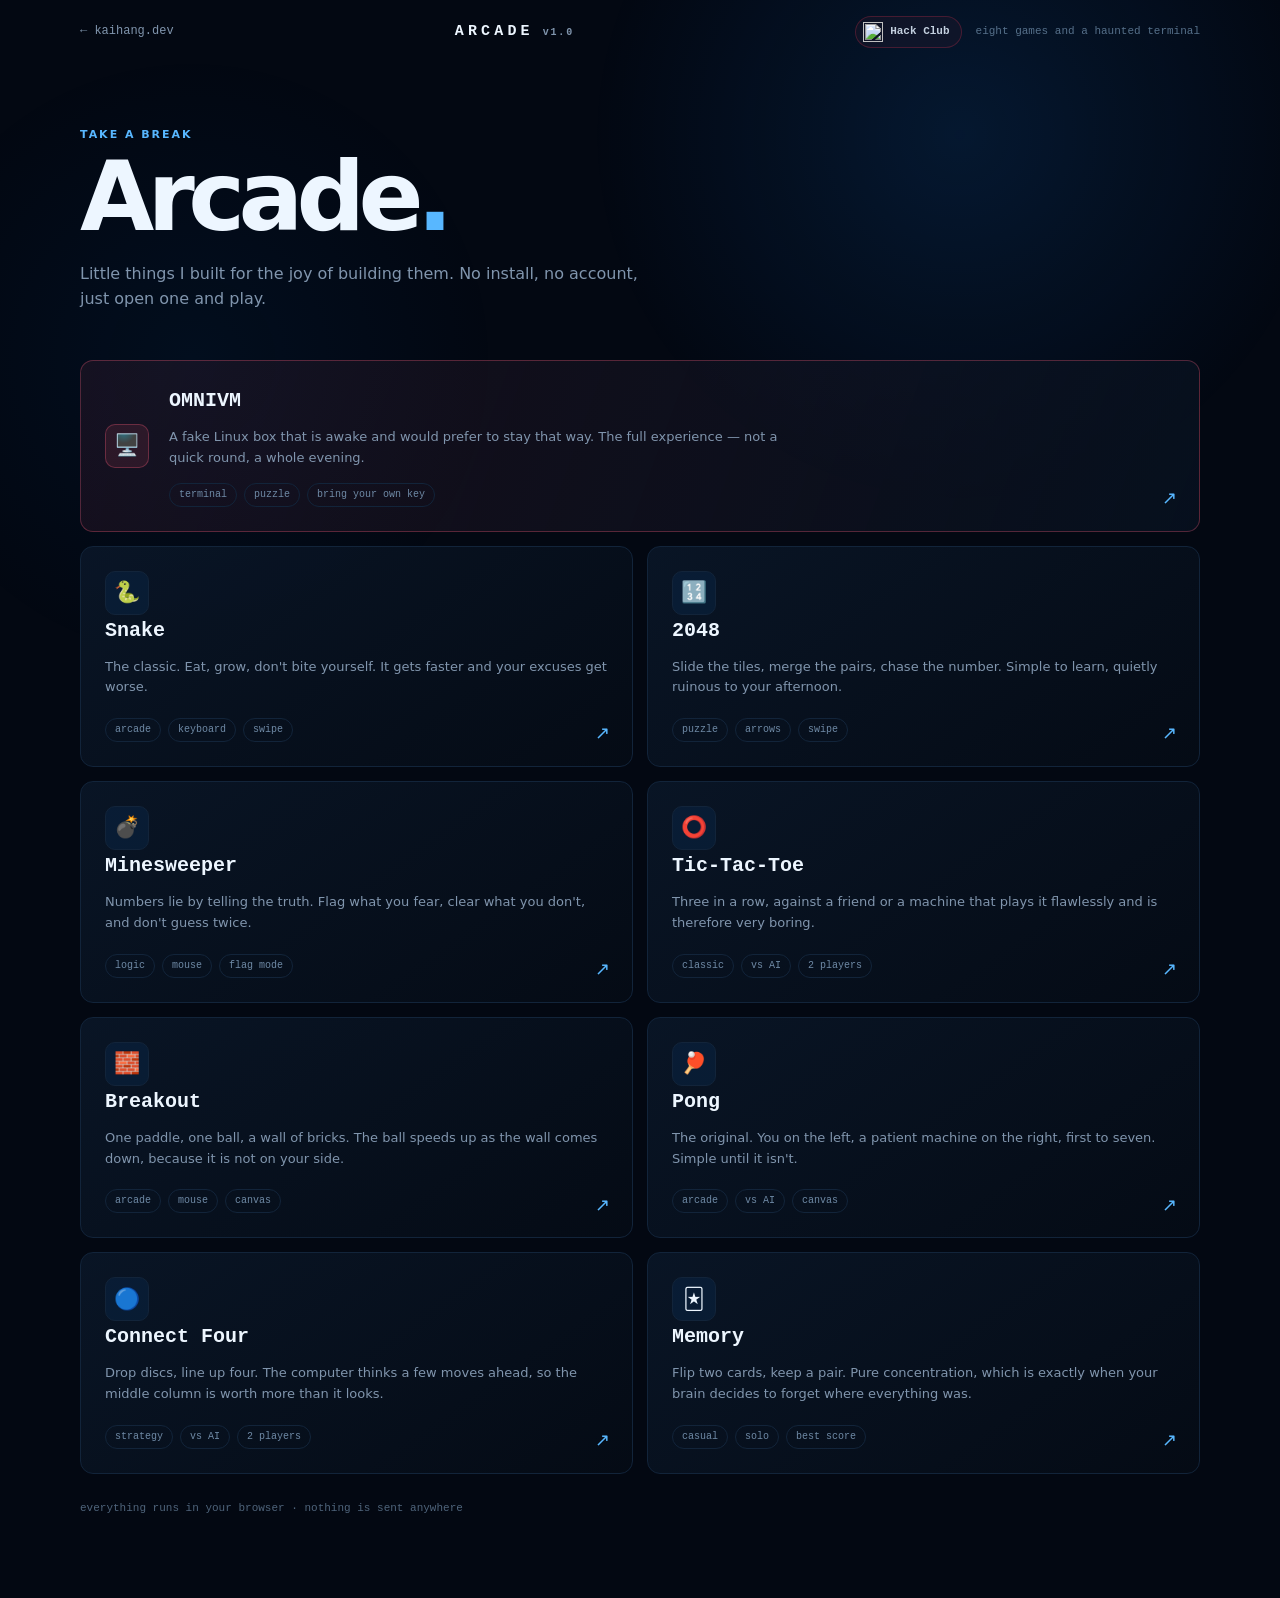
==== games/index.html @ a87d1518 "Add a browser games arcade Eight small, self-contained games under /games — Snake, 2048, Minesweeper" ====
<!DOCTYPE html>
<html lang="en">
<head>
    <meta charset="UTF-8">

    <meta
        name="viewport"
        content="width=device-width, initial-scale=1.0"
    >

    <meta
        name="description"
        content="Small browser games by Kaihang — snake, 2048, minesweeper and tic-tac-toe."
    >

    <meta
        name="theme-color"
        content="#030812"
    >

    <title>Arcade — kaihang</title>

    <link rel="stylesheet" href="../style.css">
    <link rel="stylesheet" href="games.css">
</head>

<body class="arc-body">

    <div class="background" aria-hidden="true"></div>


    <header class="arc-top">

        <a
            class="arc-back"
            href="../"
        >
            ← kaihang.dev
        </a>

        <div class="arc-brand">
            <b>ARCADE</b>
            <span>v1.0</span>
        </div>

        <div class="arc-topright">

            <a
                class="hackclub-badge"
                href="https://hackclub.com/"
                target="_blank"
                rel="noopener noreferrer"
            >
                <img
                    src="https://assets.hackclub.com/icon-rounded.svg"
                    alt=""
                >

                Hack Club
            </a>

            <span class="arc-session">
                eight games and a haunted terminal
            </span>

        </div>

    </header>


    <main class="arc-wrap">

        <section class="arc-hero">

            <p class="eyebrow">
                TAKE A BREAK
            </p>

            <h1>
                Arcade<span>.</span>
            </h1>

            <p class="arc-sub">
                Little things I built for the joy of building them.
                No install, no account, just open one and play.
            </p>

        </section>


        <div class="arc-grid">

            <a
                class="arc-card featured"
                href="../omnivm/"
            >

                <div class="arc-icon">🖥️</div>

                <div class="arc-copy">

                    <h3>OMNIVM</h3>

                    <p>
                        A fake Linux box that is awake and would prefer
                        to stay that way. The full experience — not a
                        quick round, a whole evening.
                    </p>

                    <div class="arc-tags">
                        <span class="arc-tag">terminal</span>
                        <span class="arc-tag">puzzle</span>
                        <span class="arc-tag">bring your own key</span>
                    </div>

                </div>

                <span class="arc-arrow" aria-hidden="true">↗</span>

            </a>


            <a
                class="arc-card"
                href="snake/"
            >

                <div class="arc-icon">🐍</div>

                <h3>Snake</h3>

                <p>
                    The classic. Eat, grow, don't bite yourself.
                    It gets faster and your excuses get worse.
                </p>

                <div class="arc-tags">
                    <span class="arc-tag">arcade</span>
                    <span class="arc-tag">keyboard</span>
                    <span class="arc-tag">swipe</span>
                </div>

                <span class="arc-arrow" aria-hidden="true">↗</span>

            </a>


            <a
                class="arc-card"
                href="2048/"
            >

                <div class="arc-icon">🔢</div>

                <h3>2048</h3>

                <p>
                    Slide the tiles, merge the pairs, chase the number.
                    Simple to learn, quietly ruinous to your afternoon.
                </p>

                <div class="arc-tags">
                    <span class="arc-tag">puzzle</span>
                    <span class="arc-tag">arrows</span>
                    <span class="arc-tag">swipe</span>
                </div>

                <span class="arc-arrow" aria-hidden="true">↗</span>

            </a>


            <a
                class="arc-card"
                href="minesweeper/"
            >

                <div class="arc-icon">💣</div>

                <h3>Minesweeper</h3>

                <p>
                    Numbers lie by telling the truth. Flag what you
                    fear, clear what you don't, and don't guess twice.
                </p>

                <div class="arc-tags">
                    <span class="arc-tag">logic</span>
                    <span class="arc-tag">mouse</span>
                    <span class="arc-tag">flag mode</span>
                </div>

                <span class="arc-arrow" aria-hidden="true">↗</span>

            </a>


            <a
                class="arc-card"
                href="tictactoe/"
            >

                <div class="arc-icon">⭕</div>

                <h3>Tic-Tac-Toe</h3>

                <p>
                    Three in a row, against a friend or a machine that
                    plays it flawlessly and is therefore very boring.
                </p>

                <div class="arc-tags">
                    <span class="arc-tag">classic</span>
                    <span class="arc-tag">vs AI</span>
                    <span class="arc-tag">2 players</span>
                </div>

                <span class="arc-arrow" aria-hidden="true">↗</span>

            </a>


            <a
                class="arc-card"
                href="breakout/"
            >

                <div class="arc-icon">🧱</div>

                <h3>Breakout</h3>

                <p>
                    One paddle, one ball, a wall of bricks. The ball
                    speeds up as the wall comes down, because it is
                    not on your side.
                </p>

                <div class="arc-tags">
                    <span class="arc-tag">arcade</span>
                    <span class="arc-tag">mouse</span>
                    <span class="arc-tag">canvas</span>
                </div>

                <span class="arc-arrow" aria-hidden="true">↗</span>

            </a>


            <a
                class="arc-card"
                href="pong/"
            >

                <div class="arc-icon">🏓</div>

                <h3>Pong</h3>

                <p>
                    The original. You on the left, a patient machine
                    on the right, first to seven. Simple until it
                    isn't.
                </p>

                <div class="arc-tags">
                    <span class="arc-tag">arcade</span>
                    <span class="arc-tag">vs AI</span>
                    <span class="arc-tag">canvas</span>
                </div>

                <span class="arc-arrow" aria-hidden="true">↗</span>

            </a>


            <a
                class="arc-card"
                href="connect4/"
            >

                <div class="arc-icon">🔵</div>

                <h3>Connect Four</h3>

                <p>
                    Drop discs, line up four. The computer thinks a
                    few moves ahead, so the middle column is worth
                    more than it looks.
                </p>

                <div class="arc-tags">
                    <span class="arc-tag">strategy</span>
                    <span class="arc-tag">vs AI</span>
                    <span class="arc-tag">2 players</span>
                </div>

                <span class="arc-arrow" aria-hidden="true">↗</span>

            </a>


            <a
                class="arc-card"
                href="memory/"
            >

                <div class="arc-icon">🃏</div>

                <h3>Memory</h3>

                <p>
                    Flip two cards, keep a pair. Pure concentration,
                    which is exactly when your brain decides to
                    forget where everything was.
                </p>

                <div class="arc-tags">
                    <span class="arc-tag">casual</span>
                    <span class="arc-tag">solo</span>
                    <span class="arc-tag">best score</span>
                </div>

                <span class="arc-arrow" aria-hidden="true">↗</span>

            </a>

        </div>


        <p class="arc-hint">
            everything runs in your browser · nothing is sent anywhere
        </p>

    </main>

</body>
</html>
---- style.css ----
:root {
    --background: #030812;

    --surface: #07111f;
    --surface-2: #0a1728;

    --border: #12243a;
    --border-hover: #1c4268;

    --text: #edf6ff;
    --muted: #8095ad;

    --blue: #1683ff;
    --blue-light: #58b7ff;
    --blue-dark: #0756a8;

    --green: #4ade80;

    --hackclub-red: #ec3750;

    --max-width: 1120px;
}


/* RESET */

* {
    box-sizing: border-box;
    margin: 0;
    padding: 0;
}


html {
    scroll-behavior: smooth;
}


body {
    min-height: 100vh;

    background: var(--background);

    color: var(--text);

    font-family:
        Inter,
        ui-sans-serif,
        system-ui,
        -apple-system,
        BlinkMacSystemFont,
        "Segoe UI",
        sans-serif;

    line-height: 1.6;
}


a {
    color: inherit;
    text-decoration: none;
}


img {
    max-width: 100%;
}


/* BACKGROUND */

.background {
    position: fixed;

    inset: 0;

    pointer-events: none;

    z-index: -1;

    background:
        radial-gradient(
            circle at 75% 15%,
            rgba(22, 131, 255, 0.13),
            transparent 30%
        ),
        radial-gradient(
            circle at 15% 40%,
            rgba(0, 90, 180, 0.08),
            transparent 25%
        );
}


/* HACK CLUB CORNER */

.hackclub-corner {
    position: fixed;

    top: 0;
    left: 10px;

    width: 256px;

    border: 0;

    z-index: 999;

    display: block;

    transition:
        transform 180ms ease,
        filter 180ms ease;
}


.hackclub-corner img {
    display: block;

    width: 100%;
    height: auto;
}


.hackclub-corner:hover {
    transform: translateY(3px);

    filter: brightness(1.08);
}


/* NAV */

.nav {
    width:
        min(
            var(--max-width),
            calc(100% - 40px)
        );

    height: 80px;

    margin: auto;

    display: flex;

    align-items: center;
    justify-content: space-between;
}


.logo {
    font-size: 20px;

    font-weight: 750;

    letter-spacing: -0.05em;
}


.logo span,
.hero h1 span {
    color: var(--blue-light);
}


.nav nav {
    display: flex;

    gap: 28px;
}


.nav nav a {
    color: var(--muted);

    font-size: 13px;

    transition:
        color 180ms ease,
        transform 180ms ease;
}


.nav nav a:hover {
    color: var(--text);

    transform: translateY(-1px);
}


/* HERO */

.hero {
    width:
        min(
            var(--max-width),
            calc(100% - 40px)
        );

    min-height:
        calc(100vh - 80px);

    margin: auto;

    display: grid;

    grid-template-columns:
        1fr
        0.85fr;

    align-items: center;

    gap: 80px;
}


.status-row {
    display: flex;

    align-items: center;

    flex-wrap: wrap;

    gap: 9px;
}


.status {
    display: inline-flex;

    align-items: center;

    gap: 8px;

    padding:
        6px 11px;

    border:
        1px solid var(--border);

    border-radius: 999px;

    background:
        rgba(7, 17, 31, 0.7);

    color: var(--muted);

    font-family: monospace;

    font-size: 11px;
}


.status-dot {
    width: 7px;
    height: 7px;

    flex-shrink: 0;

    border-radius: 50%;

    background: var(--green);

    box-shadow:
        0 0 10px
        rgba(74, 222, 128, 0.6);
}


/* SMALL HACK CLUB BADGE */

.hackclub-badge {
    display: inline-flex;

    align-items: center;

    gap: 7px;

    padding:
        5px 11px
        5px 7px;

    border:
        1px solid
        rgba(236, 55, 80, 0.25);

    border-radius: 999px;

    background:
        rgba(236, 55, 80, 0.05);

    color: #c3d0df;

    font-family: monospace;

    font-size: 11px;

    font-weight: 600;

    transition:
        transform 180ms ease,
        border-color 180ms ease,
        background 180ms ease;
}


.hackclub-badge img {
    width: 20px;
    height: 20px;

    display: block;
}


.hackclub-badge:hover {
    transform: translateY(-2px);

    border-color:
        rgba(236, 55, 80, 0.5);

    background:
        rgba(236, 55, 80, 0.1);
}


/* HERO TEXT */

.eyebrow {
    margin-top: 28px;

    color: var(--blue-light);

    font-size: 11px;

    font-weight: 800;

    letter-spacing: 0.18em;
}


.hero h1 {
    margin-top: 8px;

    font-size:
        clamp(
            70px,
            11vw,
            125px
        );

    line-height: 0.9;

    letter-spacing: -0.08em;
}


.subtitle {
    max-width: 520px;

    margin-top: 30px;

    color: var(--muted);

    font-size: 19px;
}


.buttons {
    display: flex;

    gap: 10px;

    margin-top: 35px;
}


.button {
    padding:
        11px 18px;

    border-radius: 8px;

    font-size: 13px;

    font-weight: 700;

    transition:
        transform 180ms ease,
        border-color 180ms ease,
        background 180ms ease;
}


.button:hover {
    transform: translateY(-2px);
}


.primary {
    background: var(--blue);

    box-shadow:
        0 0 30px
        rgba(22, 131, 255, 0.18);
}


.primary:hover {
    background: #3194ff;
}


.secondary {
    border:
        1px solid var(--border);

    background: var(--surface);
}


.secondary:hover {
    border-color:
        var(--border-hover);
}


/* TERMINAL */

.terminal {
    overflow: hidden;

    border:
        1px solid var(--border);

    border-radius: 13px;

    background:
        rgba(5, 13, 24, 0.9);

    box-shadow:
        0 30px 80px
        rgba(0, 0, 0, 0.35),

        0 0 60px
        rgba(22, 131, 255, 0.05);

    animation:
        floating 5s ease-in-out infinite;
}


.terminal-bar {
    height: 38px;

    padding:
        0 14px;

    display: flex;

    align-items: center;

    gap: 12px;

    border-bottom:
        1px solid var(--border);

    color: #60758d;

    font-family: monospace;

    font-size: 11px;
}


.terminal-dots {
    display: flex;

    gap: 6px;
}


.terminal-dots i {
    width: 8px;
    height: 8px;

    border-radius: 50%;

    background: #23364c;
}


.terminal-body {
    padding: 24px;
}


.terminal pre {
    color: #b8c8da;

    font-family:
        "SFMono-Regular",
        Consolas,
        monospace;

    font-size: 12px;

    line-height: 1.8;
}


.dim {
    color: #53677c;
}


.blue {
    color: var(--blue-light);
}


.green {
    color: var(--green);
}


.red {
    color: #ff6b6b;
}


@keyframes floating {

    0%,
    100% {
        transform:
            translateY(0);
    }

    50% {
        transform:
            translateY(-8px);
    }
}


/* SECTIONS */

.section {
    width:
        min(
            var(--max-width),
            calc(100% - 40px)
        );

    margin: auto;

    padding:
        120px 0;
}


.section-header {
    display: flex;

    align-items: end;

    justify-content:
        space-between;
}


.section-header .eyebrow {
    margin-top: 0;
}


.section h2 {
    margin-top: 5px;

    font-size:
        clamp(
            42px,
            6vw,
            65px
        );

    line-height: 1;

    letter-spacing: -0.07em;
}


.view-all {
    color: var(--blue-light);

    font-size: 13px;

    font-weight: 700;
}


/* PROJECTS */

.projects-grid {
    display: grid;

    grid-template-columns:
        repeat(2, 1fr);

    gap: 14px;

    margin-top: 45px;
}


.project {
    position: relative;

    min-height: 270px;

    padding: 27px;

    overflow: hidden;

    border:
        1px solid var(--border);

    border-radius: 13px;

    background:
        linear-gradient(
            145deg,
            rgba(10, 23, 40, 0.9),
            rgba(5, 12, 22, 0.9)
        );

    transition:
        transform 250ms ease,
        border-color 250ms ease,
        box-shadow 250ms ease;
}


.project::before {
    content: "";

    position: absolute;

    inset: 0;

    border-radius: inherit;

    background:
        radial-gradient(
            circle at 90% 0%,
            rgba(22, 131, 255, 0.1),
            transparent 40%
        );

    opacity: 0;

    transition:
        opacity 250ms ease;

    pointer-events: none;
}


.project:hover {
    transform:
        translateY(-5px);

    border-color:
        var(--border-hover);

    box-shadow:
        0 20px 50px
        rgba(0, 0, 0, 0.25);
}


.project:hover::before {
    opacity: 1;
}


.project-name {
    position: relative;

    color: var(--text);

    font-family: monospace;

    font-size: 21px;

    font-weight: 700;
}


.project-description {
    position: relative;

    max-width: 500px;

    margin-top: 12px;

    color: var(--muted);

    font-size: 13px;
}


.project-meta {
    position: absolute;

    left: 27px;
    bottom: 27px;

    display: flex;

    align-items: center;

    gap: 12px;

    color: #63788f;

    font-family: monospace;

    font-size: 11px;
}


.language {
    display: flex;

    align-items: center;

    gap: 6px;
}


.language-dot {
    width: 7px;
    height: 7px;

    border-radius: 50%;

    background:
        var(--blue-light);
}


.project-arrow {
    position: absolute;

    right: 27px;
    bottom: 25px;

    color: var(--blue-light);

    font-size: 18px;
}


/* LOADING */

.loading {
    grid-column:
        1 / -1;

    min-height: 200px;

    display: flex;

    align-items: center;

    justify-content: center;

    gap: 12px;

    color: var(--muted);

    font-size: 13px;
}


.loader {
    width: 16px;
    height: 16px;

    border:
        2px solid var(--border);

    border-top-color:
        var(--blue);

    border-radius: 50%;

    animation:
        spin 800ms linear infinite;
}


@keyframes spin {

    to {
        transform:
            rotate(360deg);
    }

}


/* ABOUT */

.about {
    border-top:
        1px solid var(--border);
}


.about h2 span {
    color: var(--blue-light);
}


.about-text {
    max-width: 850px;

    margin-top: 45px;

    display: grid;

    grid-template-columns:
        1fr 1fr;

    gap: 45px;
}


.about-text p {
    color: var(--muted);

    font-size: 17px;
}


.about-text strong {
    color: var(--text);
}


/* HACK CLUB ABOUT */

.hackclub-about {
    max-width: 850px;

    margin-top: 45px;

    padding: 22px;

    display: flex;

    align-items: center;

    gap: 18px;

    border:
        1px solid
        rgba(236, 55, 80, 0.2);

    border-radius: 12px;

    background:
        rgba(236, 55, 80, 0.04);

    transition:
        border-color 180ms ease,
        transform 180ms ease;
}


.hackclub-about:hover {
    transform:
        translateY(-2px);

    border-color:
        rgba(236, 55, 80, 0.4);
}


.hackclub-about img {
    width: 42px;
    height: 42px;

    flex-shrink: 0;
}


.hackclub-label {
    margin: 0 0 3px !important;

    color:
        var(--hackclub-red) !important;

    font-family: monospace;

    font-size: 11px !important;

    font-weight: 800;

    letter-spacing: 0.12em;
}


.hackclub-about p:last-child {
    margin: 0;
}


/* STACK */

.stack {
    display: flex;

    flex-wrap: wrap;

    gap: 9px;

    margin-top: 40px;
}


.stack span {
    padding:
        10px 14px;

    border:
        1px solid var(--border);

    border-radius: 7px;

    background:
        var(--surface);

    color: #a9bad0;

    font-family: monospace;

    font-size: 12px;

    transition:
        border-color 180ms ease,
        color 180ms ease;
}


.stack span:hover {
    border-color:
        var(--blue-dark);

    color:
        var(--blue-light);
}


/* VIBECODE */

.vibe {
    width:
        min(
            var(--max-width),
            calc(100% - 40px)
        );

    margin:
        0 auto 100px;

    padding:
        20px 22px;

    display: flex;

    align-items: center;

    gap: 16px;

    border:
        1px solid
        rgba(22, 131, 255, 0.25);

    border-radius: 11px;

    background:
        linear-gradient(
            90deg,
            rgba(22, 131, 255, 0.08),
            rgba(22, 131, 255, 0.02)
        );
}


.vibe-icon {
    width: 36px;
    height: 36px;

    flex-shrink: 0;

    display: grid;

    place-items: center;

    border-radius: 8px;

    background:
        rgba(22, 131, 255, 0.12);

    font-size: 17px;
}


.vibe-title {
    color: var(--blue-light);

    font-size: 13px;

    font-weight: 800;
}


.vibe-text {
    margin-top: 2px;

    color: var(--muted);

    font-size: 12px;
}


.vibe-text strong {
    color: var(--text);
}


/* CONTACT */

.contact {
    text-align: center;
}


.contact .eyebrow {
    margin-top: 0;
}


.contact h2 {
    margin-top: 15px;

    font-size:
        clamp(
            55px,
            8vw,
            90px
        );

    line-height: 0.95;

    letter-spacing: -0.07em;
}


.contact-links {
    display: flex;

    justify-content: center;

    gap: 10px;

    margin-top: 35px;
}


.contact-links a {
    padding:
        11px 19px;

    border:
        1px solid var(--border);

    border-radius: 8px;

    background:
        var(--surface);

    color: var(--muted);

    font-size: 13px;

    transition:
        color 180ms ease,
        border-color 180ms ease,
        transform 180ms ease;
}


.contact-links a:hover {
    transform:
        translateY(-2px);

    border-color:
        var(--border-hover);

    color: var(--text);
}


/* FOOTER */

footer {
    width:
        min(
            var(--max-width),
            calc(100% - 40px)
        );

    margin: auto;

    padding:
        28px 0;

    display: flex;

    justify-content:
        space-between;

    border-top:
        1px solid var(--border);

    color: #4f647b;

    font-size: 11px;
}


/* MOBILE */

@media (max-width: 800px) {

    .nav {
        height: 70px;
    }


    .nav nav {
        display: none;
    }


    .hero {
        grid-template-columns: 1fr;

        min-height: auto;

        padding:
            100px 0;
    }


    .terminal {
        display: none;
    }


    .projects-grid {
        grid-template-columns: 1fr;
    }


    .about-text {
        grid-template-columns: 1fr;

        gap: 20px;
    }


    .section {
        padding:
            80px 0;
    }


    .section-header {
        align-items: start;

        flex-direction: column;

        gap: 15px;
    }


    .vibe {
        margin-bottom: 70px;
    }


    footer {
        flex-direction: column;

        gap: 8px;
    }

}


/* SMALL PHONES */

@media (max-width: 600px) {

    .hackclub-corner {
        left: 7px;

        width: 160px;
    }


    .hero {
        padding-top: 80px;
    }


    .hero h1 {
        font-size: 72px;
    }


    .subtitle {
        font-size: 17px;
    }


    .buttons {
        flex-wrap: wrap;
    }


    .hackclub-about {
        align-items: flex-start;
    }

}


/* REDUCED MOTION */

@media (prefers-reduced-motion: reduce) {

    html {
        scroll-behavior: auto;
    }


    *,
    *::before,
    *::after {
        animation-duration: 0.01ms !important;

        animation-iteration-count: 1 !important;

        transition-duration: 0.01ms !important;
    }

}
---- games/games.css ----
/*
 * Games
 *
 * Shared chrome for the arcade hub and every game page.
 * Colours are inherited from ../style.css so everything
 * still looks like gnahiak2.dev.
 */

:root {
    --arc-violet: #b18cff;
    --arc-pink: #ff5c7a;
    --arc-amber: #ffb454;
    --arc-panel: #04101c;
}


/* PAGE */

.arc-body {
    min-height: 100vh;

    overflow-x: hidden;
}


/* TOP BAR */

.arc-top {
    width:
        min(
            var(--max-width),
            calc(100% - 40px)
        );

    height: 64px;

    margin: auto;

    display: flex;

    align-items: center;
    justify-content: space-between;

    gap: 14px;
}


.arc-back {
    color: var(--muted);

    font-family: monospace;
    font-size: 12px;

    transition: color 180ms ease;
}


.arc-back:hover {
    color: var(--blue-light);
}


.arc-brand {
    display: flex;

    align-items: baseline;

    gap: 9px;

    font-family: monospace;
    font-weight: 700;

    letter-spacing: 0.32em;
}


.arc-brand b {
    color: var(--text);

    font-size: 15px;
    font-weight: 750;
}


.arc-brand span {
    color: var(--muted);

    font-size: 10px;
    letter-spacing: 0.18em;
}


.arc-session {
    color: #56708a;

    font-family: monospace;
    font-size: 11px;

    text-align: right;
}


.arc-topright {
    display: flex;

    align-items: center;

    gap: 14px;
}


/* WRAP */

.arc-wrap {
    width:
        min(
            var(--max-width),
            calc(100% - 40px)
        );

    margin: auto;

    padding-bottom: 80px;
}


/* HERO */

.arc-hero {
    padding: 34px 0 6px;
}


.arc-hero h1 {
    margin-top: 8px;

    font-size:
        clamp(
            52px,
            9vw,
            96px
        );

    line-height: 0.95;

    letter-spacing: -0.07em;
}


.arc-hero h1 span {
    color: var(--blue-light);
}


.arc-sub {
    max-width: 560px;

    margin-top: 18px;

    color: var(--muted);

    font-size: 16px;
}


/* CARD GRID */

.arc-grid {
    display: grid;

    grid-template-columns:
        repeat(2, 1fr);

    gap: 14px;

    margin-top: 42px;
}


.arc-card {
    position: relative;

    min-height: 190px;

    padding: 24px;

    overflow: hidden;

    display: flex;

    flex-direction: column;

    border:
        1px solid var(--border);

    border-radius: 13px;

    background:
        linear-gradient(
            145deg,
            rgba(10, 23, 40, 0.9),
            rgba(5, 12, 22, 0.9)
        );

    transition:
        transform 220ms ease,
        border-color 220ms ease,
        box-shadow 220ms ease;
}


.arc-card::before {
    content: "";

    position: absolute;

    inset: 0;

    border-radius: inherit;

    background:
        radial-gradient(
            circle at 88% 0%,
            rgba(22, 131, 255, 0.12),
            transparent 42%
        );

    opacity: 0;

    pointer-events: none;

    transition: opacity 220ms ease;
}


.arc-card:hover {
    transform:
        translateY(-5px);

    border-color:
        var(--border-hover);

    box-shadow:
        0 20px 50px
        rgba(0, 0, 0, 0.3);
}


.arc-card:hover::before {
    opacity: 1;
}


.arc-card.featured {
    grid-column: 1 / -1;

    min-height: auto;

    flex-direction: row;

    align-items: center;

    gap: 20px;

    border-color:
        rgba(255, 92, 122, 0.3);

    background:
        linear-gradient(
            110deg,
            rgba(255, 92, 122, 0.08),
            rgba(7, 17, 31, 0.9)
        );
}


.arc-icon {
    width: 44px;
    height: 44px;

    flex-shrink: 0;

    display: grid;

    place-items: center;

    border:
        1px solid var(--border);

    border-radius: 10px;

    background:
        rgba(22, 131, 255, 0.08);

    font-size: 21px;
}


.arc-card.featured .arc-icon {
    border-color:
        rgba(255, 92, 122, 0.3);

    background:
        rgba(255, 92, 122, 0.1);
}


.arc-card h3 {
    color: var(--text);

    font-family: monospace;
    font-size: 20px;
    font-weight: 700;
}


.arc-card p {
    margin-top: 10px;

    color: var(--muted);

    font-size: 13px;
}


.arc-card.featured .arc-copy p {
    max-width: 620px;
}


.arc-tags {
    display: flex;

    flex-wrap: wrap;

    gap: 7px;

    margin-top: auto;
    padding-top: 20px;
}


.arc-card.featured .arc-tags {
    margin-top: 14px;
    padding-top: 0;
}


.arc-tag {
    padding:
        3px 9px;

    border:
        1px solid var(--border);

    border-radius: 999px;

    color: #6f8aa6;

    font-family: monospace;
    font-size: 10px;
}


.arc-arrow {
    position: absolute;

    right: 22px;
    bottom: 18px;

    color: var(--blue-light);

    font-size: 18px;
}


.arc-hint {
    margin-top: 26px;

    color: #4f647b;

    font-family: monospace;
    font-size: 11px;
}


/* GAME PAGES */

.game-wrap {
    width:
        min(
            780px,
            calc(100% - 40px)
        );

    margin: auto;

    padding-bottom: 70px;
}


.game-panel {
    position: relative;

    overflow: hidden;

    border:
        1px solid var(--border);

    border-radius: 14px;

    background:
        linear-gradient(
            160deg,
            rgba(7, 17, 31, 0.96),
            rgba(3, 9, 18, 0.98)
        );

    box-shadow:
        0 40px 100px
        rgba(0, 0, 0, 0.5);
}


.game-head {
    display: flex;

    align-items: center;
    justify-content: space-between;

    gap: 14px;

    flex-wrap: wrap;

    padding:
        16px 20px;

    border-bottom:
        1px solid var(--border);

    background:
        rgba(5, 13, 24, 0.7);
}


.game-title {
    color: var(--text);

    font-family: monospace;
    font-size: 15px;
    font-weight: 750;

    letter-spacing: 0.24em;
}


.game-title span {
    color: var(--blue-light);
}


.game-stats {
    display: flex;

    align-items: center;

    gap: 18px;
}


.stat {
    color: #5d7389;

    font-family: monospace;
    font-size: 10px;

    letter-spacing: 0.12em;
}


.stat b {
    display: block;

    margin-top: 2px;

    color: var(--text);

    font-size: 16px;
    letter-spacing: 0;
}


.game-stage {
    position: relative;

    display: flex;

    align-items: center;
    justify-content: center;

    padding: 22px;
}


.game-tools {
    display: flex;

    flex-wrap: wrap;

    align-items: center;

    gap: 9px;

    padding:
        16px 20px;

    border-top:
        1px solid var(--border);
}


.game-note {
    margin-left: auto;

    color: #4f647b;

    font-family: monospace;
    font-size: 11px;
}


.g-btn {
    padding:
        9px 16px;

    border:
        1px solid var(--border);

    border-radius: 8px;

    background:
        var(--surface);

    color: var(--text);

    font-family: monospace;
    font-size: 12px;
    font-weight: 700;

    cursor: pointer;

    transition:
        transform 160ms ease,
        border-color 160ms ease,
        background 160ms ease,
        color 160ms ease;
}


.g-btn:hover {
    transform: translateY(-2px);

    border-color:
        var(--border-hover);
}


.g-btn.primary {
    border-color: transparent;

    background: var(--blue);
}


.g-btn.primary:hover {
    background: #3194ff;
}


.g-btn.ghost {
    color: var(--muted);
}


.g-field {
    display: inline-flex;

    align-items: center;

    gap: 8px;

    color: #5d7389;

    font-family: monospace;
    font-size: 11px;
}


.g-field select {
    padding:
        8px 10px;

    border:
        1px solid var(--border);

    border-radius: 7px;

    background:
        var(--surface);

    color: var(--text);

    font-family: monospace;
    font-size: 12px;
}


/* CANVAS */

canvas.board {
    display: block;

    width: 100%;

    max-width: 460px;

    border:
        1px solid var(--border);

    border-radius: 10px;

    background: var(--arc-panel);

    touch-action: none;
}


/* OVERLAY (game over / ready) */

.overlay {
    position: absolute;

    inset: 0;

    z-index: 3;

    display: grid;

    place-items: center;

    padding: 20px;

    background:
        rgba(3, 9, 18, 0.82);

    text-align: center;
}


.overlay.hidden {
    display: none;
}


.overlay h2 {
    color: var(--text);

    font-size: 26px;

    letter-spacing: -0.04em;
}


.overlay p {
    max-width: 340px;

    margin: 10px auto 0;

    color: var(--muted);

    font-size: 13px;
}


.overlay .g-btn {
    margin-top: 18px;
}


/* MOBILE */

@media (max-width: 800px) {

    .arc-top {
        height: 54px;
    }

    .arc-session {
        display: none;
    }

    .arc-grid {
        grid-template-columns: 1fr;
    }

    .arc-card.featured {
        flex-direction: column;

        align-items: flex-start;
    }

    .game-note {
        margin-left: 0;
    }
}


@media (max-width: 600px) {

    .arc-brand span {
        display: none;
    }

    .arc-hero {
        padding-top: 24px;
    }
}
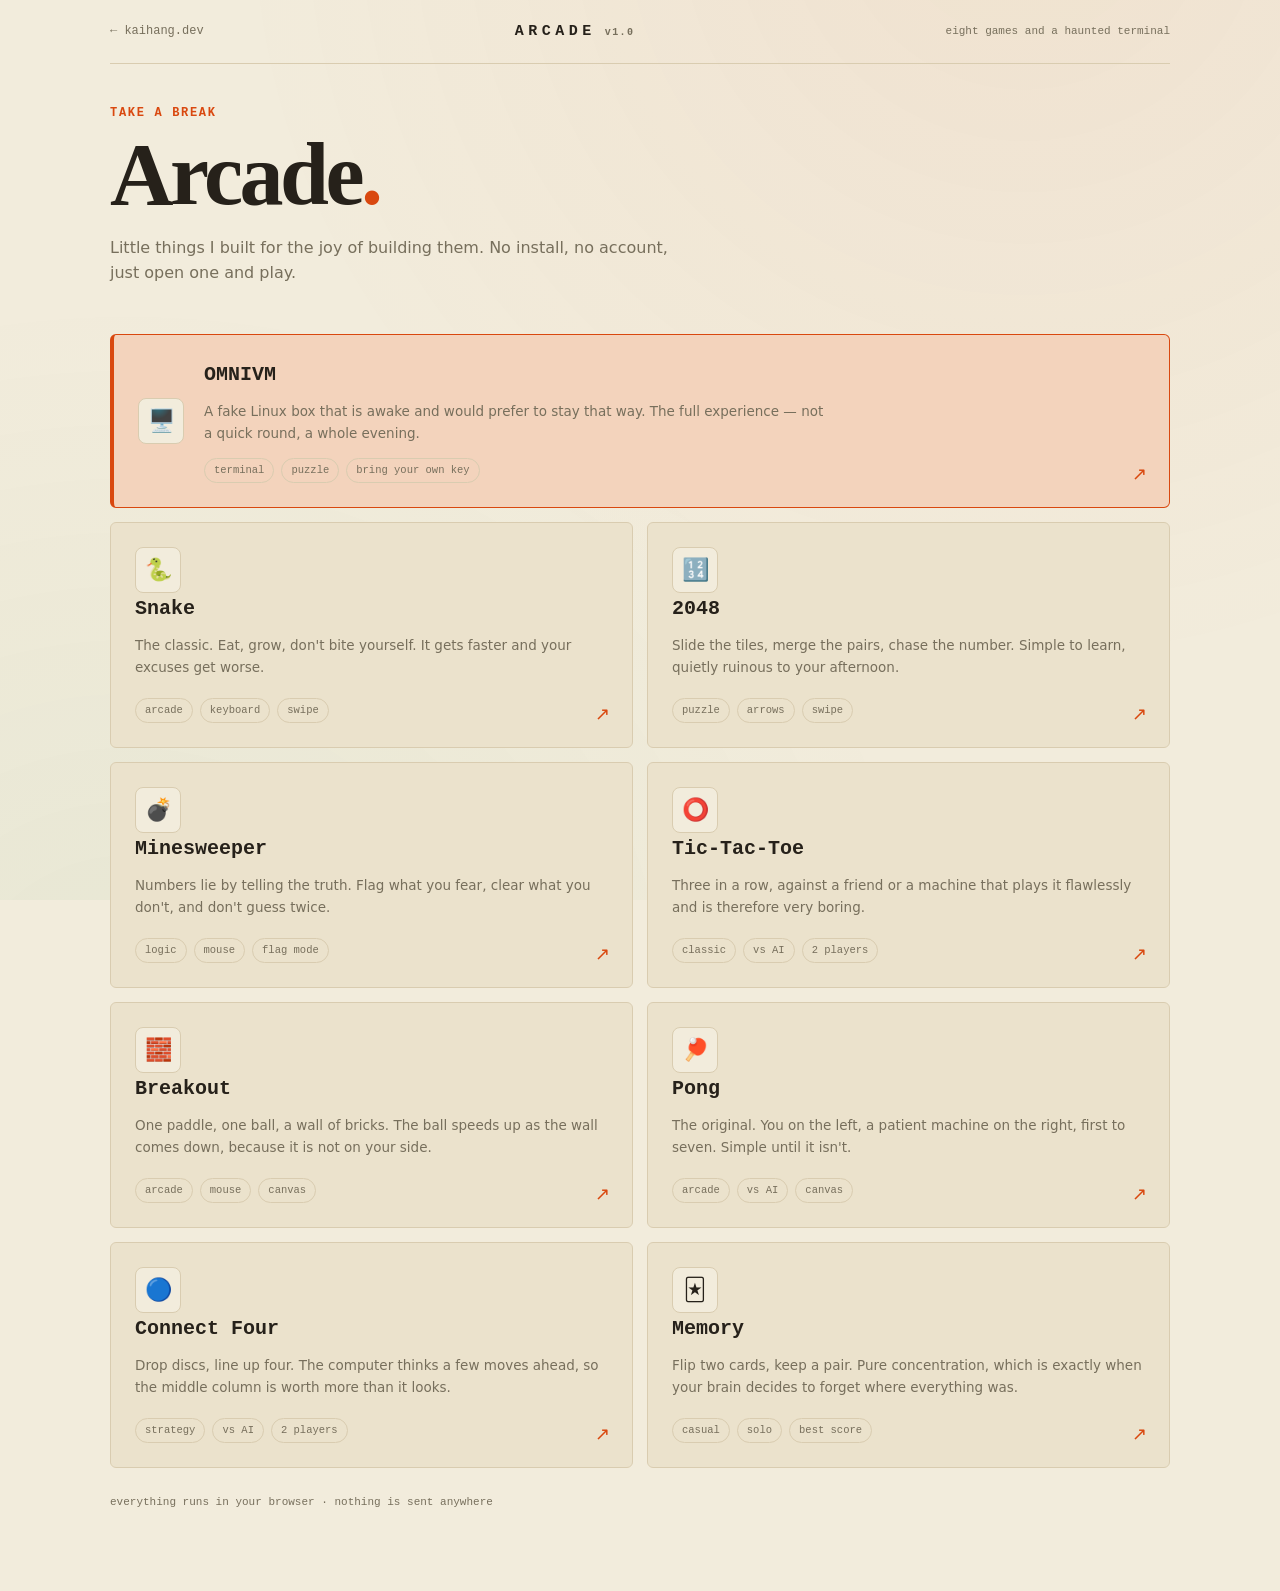
==== commit 8f3a68ea: "Rewrite the whole site with a warm, hand-made look Replace the dark blue-terminal aesthetic with pap" ====
--- a/games/index.html
+++ b/games/index.html
@@ -2,333 +2,153 @@
 <html lang="en">
 <head>
     <meta charset="UTF-8">
-
-    <meta
-        name="viewport"
-        content="width=device-width, initial-scale=1.0"
-    >
-
-    <meta
-        name="description"
-        content="Small browser games by Kaihang — snake, 2048, minesweeper and tic-tac-toe."
-    >
-
-    <meta
-        name="theme-color"
-        content="#030812"
-    >
-
+    <meta name="viewport" content="width=device-width, initial-scale=1.0">
+    <meta name="description" content="Small browser games by Kaihang — snake, 2048, minesweeper, breakout and more.">
+    <meta name="theme-color" content="#f2ecdc">
     <title>Arcade — kaihang</title>
-
     <link rel="stylesheet" href="../style.css">
     <link rel="stylesheet" href="games.css">
 </head>
-
 <body class="arc-body">
 
     <div class="background" aria-hidden="true"></div>
 
-
     <header class="arc-top">
-
-        <a
-            class="arc-back"
-            href="../"
-        >
-            ← kaihang.dev
-        </a>
-
-        <div class="arc-brand">
-            <b>ARCADE</b>
-            <span>v1.0</span>
-        </div>
-
-        <div class="arc-topright">
-
-            <a
-                class="hackclub-badge"
-                href="https://hackclub.com/"
-                target="_blank"
-                rel="noopener noreferrer"
-            >
-                <img
-                    src="https://assets.hackclub.com/icon-rounded.svg"
-                    alt=""
-                >
-
-                Hack Club
-            </a>
-
-            <span class="arc-session">
-                eight games and a haunted terminal
-            </span>
-
-        </div>
-
+        <a class="arc-back" href="../">← kaihang.dev</a>
+        <div class="arc-brand"><b>ARCADE</b><span>v1.0</span></div>
+        <div class="arc-session">eight games and a haunted terminal</div>
     </header>
-
 
     <main class="arc-wrap">
 
         <section class="arc-hero">
-
-            <p class="eyebrow">
-                TAKE A BREAK
-            </p>
-
-            <h1>
-                Arcade<span>.</span>
-            </h1>
-
+            <p class="eyebrow">Take a break</p>
+            <h1>Arcade<span>.</span></h1>
             <p class="arc-sub">
                 Little things I built for the joy of building them.
                 No install, no account, just open one and play.
             </p>
-
         </section>
-
 
         <div class="arc-grid">
 
-            <a
-                class="arc-card featured"
-                href="../omnivm/"
-            >
-
+            <a class="arc-card featured" href="../omnivm/">
                 <div class="arc-icon">🖥️</div>
-
                 <div class="arc-copy">
-
                     <h3>OMNIVM</h3>
-
                     <p>
                         A fake Linux box that is awake and would prefer
                         to stay that way. The full experience — not a
                         quick round, a whole evening.
                     </p>
-
                     <div class="arc-tags">
                         <span class="arc-tag">terminal</span>
                         <span class="arc-tag">puzzle</span>
                         <span class="arc-tag">bring your own key</span>
                     </div>
-
                 </div>
-
                 <span class="arc-arrow" aria-hidden="true">↗</span>
-
             </a>
 
-
-            <a
-                class="arc-card"
-                href="snake/"
-            >
-
+            <a class="arc-card" href="snake/">
                 <div class="arc-icon">🐍</div>
-
                 <h3>Snake</h3>
-
-                <p>
-                    The classic. Eat, grow, don't bite yourself.
-                    It gets faster and your excuses get worse.
-                </p>
-
+                <p>The classic. Eat, grow, don't bite yourself. It gets faster and your excuses get worse.</p>
                 <div class="arc-tags">
                     <span class="arc-tag">arcade</span>
                     <span class="arc-tag">keyboard</span>
                     <span class="arc-tag">swipe</span>
                 </div>
-
                 <span class="arc-arrow" aria-hidden="true">↗</span>
-
             </a>
 
-
-            <a
-                class="arc-card"
-                href="2048/"
-            >
-
+            <a class="arc-card" href="2048/">
                 <div class="arc-icon">🔢</div>
-
                 <h3>2048</h3>
-
-                <p>
-                    Slide the tiles, merge the pairs, chase the number.
-                    Simple to learn, quietly ruinous to your afternoon.
-                </p>
-
+                <p>Slide the tiles, merge the pairs, chase the number. Simple to learn, quietly ruinous to your afternoon.</p>
                 <div class="arc-tags">
                     <span class="arc-tag">puzzle</span>
                     <span class="arc-tag">arrows</span>
                     <span class="arc-tag">swipe</span>
                 </div>
-
                 <span class="arc-arrow" aria-hidden="true">↗</span>
-
             </a>
 
-
-            <a
-                class="arc-card"
-                href="minesweeper/"
-            >
-
+            <a class="arc-card" href="minesweeper/">
                 <div class="arc-icon">💣</div>
-
                 <h3>Minesweeper</h3>
-
-                <p>
-                    Numbers lie by telling the truth. Flag what you
-                    fear, clear what you don't, and don't guess twice.
-                </p>
-
+                <p>Numbers lie by telling the truth. Flag what you fear, clear what you don't, and don't guess twice.</p>
                 <div class="arc-tags">
                     <span class="arc-tag">logic</span>
                     <span class="arc-tag">mouse</span>
                     <span class="arc-tag">flag mode</span>
                 </div>
-
                 <span class="arc-arrow" aria-hidden="true">↗</span>
-
             </a>
 
-
-            <a
-                class="arc-card"
-                href="tictactoe/"
-            >
-
+            <a class="arc-card" href="tictactoe/">
                 <div class="arc-icon">⭕</div>
-
                 <h3>Tic-Tac-Toe</h3>
-
-                <p>
-                    Three in a row, against a friend or a machine that
-                    plays it flawlessly and is therefore very boring.
-                </p>
-
+                <p>Three in a row, against a friend or a machine that plays it flawlessly and is therefore very boring.</p>
                 <div class="arc-tags">
                     <span class="arc-tag">classic</span>
                     <span class="arc-tag">vs AI</span>
                     <span class="arc-tag">2 players</span>
                 </div>
-
                 <span class="arc-arrow" aria-hidden="true">↗</span>
-
             </a>
 
-
-            <a
-                class="arc-card"
-                href="breakout/"
-            >
-
+            <a class="arc-card" href="breakout/">
                 <div class="arc-icon">🧱</div>
-
                 <h3>Breakout</h3>
-
-                <p>
-                    One paddle, one ball, a wall of bricks. The ball
-                    speeds up as the wall comes down, because it is
-                    not on your side.
-                </p>
-
+                <p>One paddle, one ball, a wall of bricks. The ball speeds up as the wall comes down, because it is not on your side.</p>
                 <div class="arc-tags">
                     <span class="arc-tag">arcade</span>
                     <span class="arc-tag">mouse</span>
                     <span class="arc-tag">canvas</span>
                 </div>
-
                 <span class="arc-arrow" aria-hidden="true">↗</span>
-
             </a>
 
-
-            <a
-                class="arc-card"
-                href="pong/"
-            >
-
+            <a class="arc-card" href="pong/">
                 <div class="arc-icon">🏓</div>
-
                 <h3>Pong</h3>
-
-                <p>
-                    The original. You on the left, a patient machine
-                    on the right, first to seven. Simple until it
-                    isn't.
-                </p>
-
+                <p>The original. You on the left, a patient machine on the right, first to seven. Simple until it isn't.</p>
                 <div class="arc-tags">
                     <span class="arc-tag">arcade</span>
                     <span class="arc-tag">vs AI</span>
                     <span class="arc-tag">canvas</span>
                 </div>
-
                 <span class="arc-arrow" aria-hidden="true">↗</span>
-
             </a>
 
-
-            <a
-                class="arc-card"
-                href="connect4/"
-            >
-
+            <a class="arc-card" href="connect4/">
                 <div class="arc-icon">🔵</div>
-
                 <h3>Connect Four</h3>
-
-                <p>
-                    Drop discs, line up four. The computer thinks a
-                    few moves ahead, so the middle column is worth
-                    more than it looks.
-                </p>
-
+                <p>Drop discs, line up four. The computer thinks a few moves ahead, so the middle column is worth more than it looks.</p>
                 <div class="arc-tags">
                     <span class="arc-tag">strategy</span>
                     <span class="arc-tag">vs AI</span>
                     <span class="arc-tag">2 players</span>
                 </div>
-
                 <span class="arc-arrow" aria-hidden="true">↗</span>
-
             </a>
 
-
-            <a
-                class="arc-card"
-                href="memory/"
-            >
-
+            <a class="arc-card" href="memory/">
                 <div class="arc-icon">🃏</div>
-
                 <h3>Memory</h3>
-
-                <p>
-                    Flip two cards, keep a pair. Pure concentration,
-                    which is exactly when your brain decides to
-                    forget where everything was.
-                </p>
-
+                <p>Flip two cards, keep a pair. Pure concentration, which is exactly when your brain decides to forget where everything was.</p>
                 <div class="arc-tags">
                     <span class="arc-tag">casual</span>
                     <span class="arc-tag">solo</span>
                     <span class="arc-tag">best score</span>
                 </div>
-
                 <span class="arc-arrow" aria-hidden="true">↗</span>
-
             </a>
 
         </div>
 
-
-        <p class="arc-hint">
-            everything runs in your browser · nothing is sent anywhere
-        </p>
+        <p class="arc-hint">everything runs in your browser · nothing is sent anywhere</p>
 
     </main>
 
--- a/style.css
+++ b/style.css
@@ -1,1274 +1,490 @@
+/* ============================================================
+   kaihang.dev — "bench notes"
+   Warm paper, ink, one hot signal colour. Dark phosphor is
+   reserved for the actual machines (terminals, game boards).
+   ============================================================ */
+
 :root {
-    --background: #030812;
-
-    --surface: #07111f;
-    --surface-2: #0a1728;
-
-    --border: #12243a;
-    --border-hover: #1c4268;
-
-    --text: #edf6ff;
-    --muted: #8095ad;
-
-    --blue: #1683ff;
-    --blue-light: #58b7ff;
-    --blue-dark: #0756a8;
-
-    --green: #4ade80;
-
-    --hackclub-red: #ec3750;
-
-    --max-width: 1120px;
-}
-
-
-/* RESET */
-
-* {
-    box-sizing: border-box;
-    margin: 0;
-    padding: 0;
-}
-
-
-html {
-    scroll-behavior: smooth;
-}
-
+    --paper: #f2ecdc;
+    --paper-2: #ebe2cc;
+    --paper-3: #e3d7b9;
+
+    --ink: #26211a;
+    --muted: #776f5c;
+
+    --line: #d9ccb0;
+    --line-strong: #b8a67f;
+
+    --accent: #d9480f;
+    --accent-strong: #b63a0a;
+    --accent-soft: #f3d3bc;
+
+    --green: #2f9e44;
+    --green-soft: #dcead6;
+    --red: #d6332f;
+    --red-soft: #f2d6d2;
+
+    --screen: #14120c;
+    --screen-2: #1c1912;
+    --screen-line: #2c271c;
+    --screen-text: #dcd6c3;
+    --screen-dim: #8a826d;
+
+    --serif: "Iowan Old Style", "Palatino Linotype", Palatino, Georgia, "Times New Roman", serif;
+    --sans: system-ui, -apple-system, "Segoe UI", Roboto, Helvetica, Arial, sans-serif;
+    --mono: ui-monospace, "SF Mono", "Cascadia Mono", Menlo, Consolas, monospace;
+
+    --max-width: 1060px;
+
+    --shadow: 0 1px 2px rgba(38, 33, 26, .05), 0 6px 20px rgba(38, 33, 26, .07);
+    --shadow-lg: 0 24px 60px rgba(38, 33, 26, .16);
+}
+
+/* ---------- reset ---------- */
+
+*, *::before, *::after { box-sizing: border-box; margin: 0; padding: 0; }
+
+html { scroll-behavior: smooth; }
 
 body {
     min-height: 100vh;
-
-    background: var(--background);
-
-    color: var(--text);
-
-    font-family:
-        Inter,
-        ui-sans-serif,
-        system-ui,
-        -apple-system,
-        BlinkMacSystemFont,
-        "Segoe UI",
-        sans-serif;
-
+    background: var(--paper);
+    color: var(--ink);
+    font-family: var(--sans);
+    font-size: 16px;
     line-height: 1.6;
-}
-
-
-a {
-    color: inherit;
-    text-decoration: none;
-}
-
-
-img {
-    max-width: 100%;
-}
-
-
-/* BACKGROUND */
-
+    -webkit-font-smoothing: antialiased;
+}
+
+a { color: inherit; text-decoration: none; }
+
+img { max-width: 100%; display: block; }
+
+::selection { background: var(--accent-soft); color: var(--ink); }
+
+:focus-visible {
+    outline: 2px solid var(--accent);
+    outline-offset: 2px;
+    border-radius: 2px;
+}
+
+/* A faint paper grain so the page does not feel like a flat hex. */
 .background {
     position: fixed;
-
     inset: 0;
-
+    z-index: -1;
     pointer-events: none;
-
-    z-index: -1;
-
     background:
-        radial-gradient(
-            circle at 75% 15%,
-            rgba(22, 131, 255, 0.13),
-            transparent 30%
-        ),
-        radial-gradient(
-            circle at 15% 40%,
-            rgba(0, 90, 180, 0.08),
-            transparent 25%
-        );
-}
-
-
-/* HACK CLUB CORNER */
-
-.hackclub-corner {
-    position: fixed;
-
-    top: 0;
-    left: 10px;
-
-    width: 256px;
-
-    border: 0;
-
-    z-index: 999;
-
-    display: block;
-
-    transition:
-        transform 180ms ease,
-        filter 180ms ease;
-}
-
-
-.hackclub-corner img {
-    display: block;
-
-    width: 100%;
-    height: auto;
-}
-
-
-.hackclub-corner:hover {
-    transform: translateY(3px);
-
-    filter: brightness(1.08);
-}
-
-
-/* NAV */
+        radial-gradient(ellipse at 80% -10%, rgba(217, 72, 15, .06), transparent 55%),
+        radial-gradient(ellipse at 10% 110%, rgba(47, 158, 68, .05), transparent 50%);
+}
+
+/* ---------- nav ---------- */
 
 .nav {
-    width:
-        min(
-            var(--max-width),
-            calc(100% - 40px)
-        );
-
-    height: 80px;
-
+    width: min(var(--max-width), calc(100% - 40px));
+    height: 72px;
     margin: auto;
-
-    display: flex;
-
+    display: flex;
     align-items: center;
     justify-content: space-between;
-}
-
+    gap: 16px;
+    border-bottom: 1px solid var(--line);
+}
 
 .logo {
-    font-size: 20px;
-
-    font-weight: 750;
-
-    letter-spacing: -0.05em;
-}
-
-
-.logo span,
-.hero h1 span {
-    color: var(--blue-light);
-}
-
-
-.nav nav {
-    display: flex;
-
-    gap: 28px;
-}
-
+    font-family: var(--serif);
+    font-size: 22px;
+    font-weight: 700;
+    letter-spacing: -.02em;
+}
+.logo span { color: var(--accent); }
+
+.nav nav { display: flex; gap: 22px; }
 
 .nav nav a {
     color: var(--muted);
-
-    font-size: 13px;
-
-    transition:
-        color 180ms ease,
-        transform 180ms ease;
-}
-
-
-.nav nav a:hover {
-    color: var(--text);
-
-    transform: translateY(-1px);
-}
-
-
-/* HERO */
+    font-size: 14px;
+    transition: color .15s ease;
+}
+.nav nav a:hover { color: var(--accent); }
+
+/* ---------- hero ---------- */
 
 .hero {
-    width:
-        min(
-            var(--max-width),
-            calc(100% - 40px)
-        );
-
-    min-height:
-        calc(100vh - 80px);
-
+    width: min(var(--max-width), calc(100% - 40px));
     margin: auto;
-
+    padding: 64px 0 72px;
     display: grid;
-
-    grid-template-columns:
-        1fr
-        0.85fr;
-
-    align-items: center;
-
-    gap: 80px;
-}
-
+    grid-template-columns: 1.15fr .85fr;
+    gap: 56px;
+    align-items: center;
+}
+
+.hero-text { min-width: 0; }
+
+.eyebrow {
+    color: var(--accent);
+    font-family: var(--mono);
+    font-size: 12px;
+    font-weight: 600;
+    letter-spacing: .14em;
+    text-transform: uppercase;
+}
 
 .status-row {
     display: flex;
-
-    align-items: center;
-
+    align-items: center;
     flex-wrap: wrap;
-
-    gap: 9px;
-}
-
+    gap: 10px;
+    margin-bottom: 22px;
+}
 
 .status {
     display: inline-flex;
-
-    align-items: center;
-
+    align-items: center;
     gap: 8px;
-
-    padding:
-        6px 11px;
-
-    border:
-        1px solid var(--border);
-
+    padding: 5px 12px;
+    border: 1px solid var(--line);
     border-radius: 999px;
-
-    background:
-        rgba(7, 17, 31, 0.7);
-
-    color: var(--muted);
-
-    font-family: monospace;
-
-    font-size: 11px;
-}
-
+    background: var(--paper-2);
+    color: var(--muted);
+    font-family: var(--mono);
+    font-size: 12px;
+}
 
 .status-dot {
     width: 7px;
     height: 7px;
-
-    flex-shrink: 0;
-
     border-radius: 50%;
-
     background: var(--green);
-
-    box-shadow:
-        0 0 10px
-        rgba(74, 222, 128, 0.6);
-}
-
-
-/* SMALL HACK CLUB BADGE */
-
-.hackclub-badge {
-    display: inline-flex;
-
-    align-items: center;
-
-    gap: 7px;
-
-    padding:
-        5px 11px
-        5px 7px;
-
-    border:
-        1px solid
-        rgba(236, 55, 80, 0.25);
-
-    border-radius: 999px;
-
-    background:
-        rgba(236, 55, 80, 0.05);
-
-    color: #c3d0df;
-
-    font-family: monospace;
-
-    font-size: 11px;
-
-    font-weight: 600;
-
-    transition:
-        transform 180ms ease,
-        border-color 180ms ease,
-        background 180ms ease;
-}
-
-
-.hackclub-badge img {
-    width: 20px;
-    height: 20px;
-
-    display: block;
-}
-
-
-.hackclub-badge:hover {
-    transform: translateY(-2px);
-
-    border-color:
-        rgba(236, 55, 80, 0.5);
-
-    background:
-        rgba(236, 55, 80, 0.1);
-}
-
-
-/* HERO TEXT */
-
-.eyebrow {
-    margin-top: 28px;
-
-    color: var(--blue-light);
-
-    font-size: 11px;
-
-    font-weight: 800;
-
-    letter-spacing: 0.18em;
-}
-
+    box-shadow: 0 0 0 3px var(--green-soft);
+    animation: pulse 2.4s ease-in-out infinite;
+}
+
+@keyframes pulse {
+    0%, 100% { opacity: 1; }
+    50% { opacity: .35; }
+}
 
 .hero h1 {
-    margin-top: 8px;
-
-    font-size:
-        clamp(
-            70px,
-            11vw,
-            125px
-        );
-
-    line-height: 0.9;
-
-    letter-spacing: -0.08em;
-}
-
+    font-family: var(--serif);
+    font-size: clamp(56px, 9vw, 108px);
+    line-height: .92;
+    letter-spacing: -.045em;
+    font-weight: 700;
+}
+.hero h1 span { color: var(--accent); }
 
 .subtitle {
     max-width: 520px;
-
+    margin-top: 22px;
+    color: var(--muted);
+    font-size: 18px;
+}
+
+.subtitle strong { color: var(--ink); font-weight: 600; }
+
+.buttons {
+    display: flex;
+    flex-wrap: wrap;
+    gap: 10px;
     margin-top: 30px;
-
-    color: var(--muted);
-
-    font-size: 19px;
-}
-
-
-.buttons {
-    display: flex;
-
-    gap: 10px;
-
-    margin-top: 35px;
-}
-
+}
 
 .button {
-    padding:
-        11px 18px;
-
+    display: inline-block;
+    padding: 11px 18px;
+    border-radius: 6px;
+    font-size: 14px;
+    font-weight: 600;
+    transition: transform .15s ease, background .15s ease, border-color .15s ease;
+}
+.button:hover { transform: translateY(-1px); }
+
+.button.primary { background: var(--accent); color: #fff; }
+.button.primary:hover { background: var(--accent-strong); }
+
+.button.secondary {
+    border: 1px solid var(--line-strong);
+    background: var(--paper-2);
+    color: var(--ink);
+}
+.button.secondary:hover { border-color: var(--accent); }
+
+/* ---------- terminal (the phosphor screen) ---------- */
+
+.terminal {
+    position: relative;
+    overflow: hidden;
+    border: 1px solid var(--screen-line);
     border-radius: 8px;
-
+    background: var(--screen);
+    box-shadow: var(--shadow-lg);
+    transform: rotate(-.6deg);
+    font-family: var(--mono);
+}
+
+/* a little masking-tape tab so it reads as taped to the bench */
+.terminal::before {
+    content: "";
+    position: absolute;
+    top: -10px;
+    left: 50%;
+    transform: translateX(-50%) rotate(-2deg);
+    width: 92px;
+    height: 26px;
+    background: rgba(235, 226, 204, .85);
+    border: 1px solid var(--line);
+    border-radius: 2px;
+    z-index: 2;
+}
+
+.terminal-bar {
+    display: flex;
+    align-items: center;
+    gap: 12px;
+    height: 38px;
+    padding: 0 14px;
+    border-bottom: 1px solid var(--screen-line);
+    color: var(--screen-dim);
+    font-size: 12px;
+}
+
+.terminal-dots { display: flex; gap: 6px; }
+.terminal-dots i { width: 9px; height: 9px; border-radius: 50%; background: var(--screen-line); }
+
+.terminal-body { padding: 20px 18px; }
+
+.terminal pre {
+    color: var(--screen-text);
+    font-family: var(--mono);
     font-size: 13px;
-
+    line-height: 1.75;
+    white-space: pre-wrap;
+}
+
+.dim { color: var(--screen-dim); }
+.blue { color: var(--accent); }
+.green { color: var(--green); }
+
+/* ---------- sections ---------- */
+
+.section {
+    width: min(var(--max-width), calc(100% - 40px));
+    margin: auto;
+    padding: 80px 0;
+    border-top: 1px solid var(--line);
+}
+
+.section-header {
+    display: flex;
+    align-items: flex-end;
+    justify-content: space-between;
+    gap: 16px;
+    margin-bottom: 36px;
+}
+
+.section-no {
+    display: block;
+    color: var(--accent);
+    font-family: var(--mono);
+    font-size: 12px;
+    letter-spacing: .12em;
+    margin-bottom: 8px;
+}
+
+.section h2 {
+    font-family: var(--serif);
+    font-size: clamp(36px, 5vw, 56px);
+    line-height: 1;
+    letter-spacing: -.03em;
     font-weight: 700;
-
-    transition:
-        transform 180ms ease,
-        border-color 180ms ease,
-        background 180ms ease;
-}
-
-
-.button:hover {
-    transform: translateY(-2px);
-}
-
-
-.primary {
-    background: var(--blue);
-
-    box-shadow:
-        0 0 30px
-        rgba(22, 131, 255, 0.18);
-}
-
-
-.primary:hover {
-    background: #3194ff;
-}
-
-
-.secondary {
-    border:
-        1px solid var(--border);
-
-    background: var(--surface);
-}
-
-
-.secondary:hover {
-    border-color:
-        var(--border-hover);
-}
-
-
-/* TERMINAL */
-
-.terminal {
-    overflow: hidden;
-
-    border:
-        1px solid var(--border);
-
-    border-radius: 13px;
-
-    background:
-        rgba(5, 13, 24, 0.9);
-
-    box-shadow:
-        0 30px 80px
-        rgba(0, 0, 0, 0.35),
-
-        0 0 60px
-        rgba(22, 131, 255, 0.05);
-
-    animation:
-        floating 5s ease-in-out infinite;
-}
-
-
-.terminal-bar {
-    height: 38px;
-
-    padding:
-        0 14px;
-
-    display: flex;
-
-    align-items: center;
-
-    gap: 12px;
-
-    border-bottom:
-        1px solid var(--border);
-
-    color: #60758d;
-
-    font-family: monospace;
-
-    font-size: 11px;
-}
-
-
-.terminal-dots {
-    display: flex;
-
-    gap: 6px;
-}
-
-
-.terminal-dots i {
-    width: 8px;
-    height: 8px;
-
-    border-radius: 50%;
-
-    background: #23364c;
-}
-
-
-.terminal-body {
-    padding: 24px;
-}
-
-
-.terminal pre {
-    color: #b8c8da;
-
-    font-family:
-        "SFMono-Regular",
-        Consolas,
-        monospace;
-
-    font-size: 12px;
-
-    line-height: 1.8;
-}
-
-
-.dim {
-    color: #53677c;
-}
-
-
-.blue {
-    color: var(--blue-light);
-}
-
-
-.green {
-    color: var(--green);
-}
-
-
-.red {
-    color: #ff6b6b;
-}
-
-
-@keyframes floating {
-
-    0%,
-    100% {
-        transform:
-            translateY(0);
-    }
-
-    50% {
-        transform:
-            translateY(-8px);
-    }
-}
-
-
-/* SECTIONS */
-
-.section {
-    width:
-        min(
-            var(--max-width),
-            calc(100% - 40px)
-        );
-
-    margin: auto;
-
-    padding:
-        120px 0;
-}
-
-
-.section-header {
-    display: flex;
-
-    align-items: end;
-
-    justify-content:
-        space-between;
-}
-
-
-.section-header .eyebrow {
-    margin-top: 0;
-}
-
-
-.section h2 {
-    margin-top: 5px;
-
-    font-size:
-        clamp(
-            42px,
-            6vw,
-            65px
-        );
-
-    line-height: 1;
-
-    letter-spacing: -0.07em;
-}
-
+}
 
 .view-all {
-    color: var(--blue-light);
-
-    font-size: 13px;
-
-    font-weight: 700;
-}
-
-
-/* PROJECTS */
+    color: var(--accent);
+    font-size: 14px;
+    font-weight: 600;
+    white-space: nowrap;
+}
+.view-all:hover { text-decoration: underline; }
+
+/* ---------- projects ---------- */
 
 .projects-grid {
     display: grid;
-
-    grid-template-columns:
-        repeat(2, 1fr);
-
+    grid-template-columns: repeat(2, 1fr);
     gap: 14px;
-
-    margin-top: 45px;
-}
-
+}
 
 .project {
     position: relative;
-
-    min-height: 270px;
-
-    padding: 27px;
-
-    overflow: hidden;
-
-    border:
-        1px solid var(--border);
-
-    border-radius: 13px;
-
-    background:
-        linear-gradient(
-            145deg,
-            rgba(10, 23, 40, 0.9),
-            rgba(5, 12, 22, 0.9)
-        );
-
-    transition:
-        transform 250ms ease,
-        border-color 250ms ease,
-        box-shadow 250ms ease;
-}
-
-
-.project::before {
-    content: "";
-
-    position: absolute;
-
-    inset: 0;
-
-    border-radius: inherit;
-
-    background:
-        radial-gradient(
-            circle at 90% 0%,
-            rgba(22, 131, 255, 0.1),
-            transparent 40%
-        );
-
-    opacity: 0;
-
-    transition:
-        opacity 250ms ease;
-
-    pointer-events: none;
-}
-
-
+    min-height: 190px;
+    padding: 20px 22px;
+    border: 1px solid var(--line);
+    border-radius: 6px;
+    background: var(--paper-2);
+    transition: transform .18s ease, border-color .18s ease, box-shadow .18s ease;
+}
 .project:hover {
-    transform:
-        translateY(-5px);
-
-    border-color:
-        var(--border-hover);
-
-    box-shadow:
-        0 20px 50px
-        rgba(0, 0, 0, 0.25);
-}
-
-
-.project:hover::before {
-    opacity: 1;
-}
-
+    transform: translateY(-3px);
+    border-color: var(--line-strong);
+    box-shadow: var(--shadow);
+}
 
 .project-name {
-    position: relative;
-
-    color: var(--text);
-
-    font-family: monospace;
-
-    font-size: 21px;
-
+    font-family: var(--mono);
+    font-size: 18px;
     font-weight: 700;
-}
-
+    color: var(--ink);
+}
+.project-name:hover { color: var(--accent); }
 
 .project-description {
-    position: relative;
-
-    max-width: 500px;
-
-    margin-top: 12px;
-
-    color: var(--muted);
-
-    font-size: 13px;
-}
-
+    margin-top: 10px;
+    color: var(--muted);
+    font-size: 14px;
+}
 
 .project-meta {
     position: absolute;
-
-    left: 27px;
-    bottom: 27px;
-
-    display: flex;
-
-    align-items: center;
-
+    left: 22px;
+    bottom: 18px;
+    display: flex;
+    align-items: center;
     gap: 12px;
-
-    color: #63788f;
-
-    font-family: monospace;
-
-    font-size: 11px;
-}
-
-
-.language {
-    display: flex;
-
-    align-items: center;
-
-    gap: 6px;
-}
-
-
-.language-dot {
-    width: 7px;
-    height: 7px;
-
-    border-radius: 50%;
-
-    background:
-        var(--blue-light);
-}
-
+    color: var(--muted);
+    font-family: var(--mono);
+    font-size: 12px;
+}
+
+.language { display: flex; align-items: center; gap: 6px; }
+.language-dot { width: 8px; height: 8px; border-radius: 50%; background: var(--accent); }
 
 .project-arrow {
     position: absolute;
-
-    right: 27px;
-    bottom: 25px;
-
-    color: var(--blue-light);
-
+    right: 22px;
+    bottom: 18px;
+    color: var(--accent);
     font-size: 18px;
 }
 
-
-/* LOADING */
-
 .loading {
-    grid-column:
-        1 / -1;
-
-    min-height: 200px;
-
-    display: flex;
-
-    align-items: center;
-
+    grid-column: 1 / -1;
+    min-height: 160px;
+    display: flex;
+    align-items: center;
     justify-content: center;
-
     gap: 12px;
-
-    color: var(--muted);
-
-    font-size: 13px;
-}
-
+    color: var(--muted);
+    font-size: 14px;
+}
 
 .loader {
     width: 16px;
     height: 16px;
-
-    border:
-        2px solid var(--border);
-
-    border-top-color:
-        var(--blue);
-
+    border: 2px solid var(--line);
+    border-top-color: var(--accent);
     border-radius: 50%;
-
-    animation:
-        spin 800ms linear infinite;
-}
-
-
-@keyframes spin {
-
-    to {
-        transform:
-            rotate(360deg);
-    }
-
-}
-
-
-/* ABOUT */
-
-.about {
-    border-top:
-        1px solid var(--border);
-}
-
-
-.about h2 span {
-    color: var(--blue-light);
-}
-
+    animation: spin .8s linear infinite;
+}
+@keyframes spin { to { transform: rotate(360deg); } }
+
+/* ---------- about ---------- */
 
 .about-text {
-    max-width: 850px;
-
-    margin-top: 45px;
-
+    max-width: 800px;
     display: grid;
-
-    grid-template-columns:
-        1fr 1fr;
-
-    gap: 45px;
-}
-
-
-.about-text p {
-    color: var(--muted);
-
-    font-size: 17px;
-}
-
-
-.about-text strong {
-    color: var(--text);
-}
-
-
-/* HACK CLUB ABOUT */
-
-.hackclub-about {
-    max-width: 850px;
-
-    margin-top: 45px;
-
-    padding: 22px;
-
-    display: flex;
-
-    align-items: center;
-
-    gap: 18px;
-
-    border:
-        1px solid
-        rgba(236, 55, 80, 0.2);
-
-    border-radius: 12px;
-
-    background:
-        rgba(236, 55, 80, 0.04);
-
-    transition:
-        border-color 180ms ease,
-        transform 180ms ease;
-}
-
-
-.hackclub-about:hover {
-    transform:
-        translateY(-2px);
-
-    border-color:
-        rgba(236, 55, 80, 0.4);
-}
-
-
-.hackclub-about img {
-    width: 42px;
-    height: 42px;
-
-    flex-shrink: 0;
-}
-
-
-.hackclub-label {
-    margin: 0 0 3px !important;
-
-    color:
-        var(--hackclub-red) !important;
-
-    font-family: monospace;
-
-    font-size: 11px !important;
-
-    font-weight: 800;
-
-    letter-spacing: 0.12em;
-}
-
-
-.hackclub-about p:last-child {
-    margin: 0;
-}
-
-
-/* STACK */
-
-.stack {
-    display: flex;
-
+    grid-template-columns: 1fr 1fr;
+    gap: 40px;
+}
+.about-text p { color: var(--muted); font-size: 17px; }
+.about-text strong { color: var(--ink); font-weight: 600; }
+
+.hackclub-note {
+    max-width: 800px;
+    margin-top: 32px;
+    padding: 14px 18px;
+    border-left: 3px solid var(--accent);
+    background: var(--paper-2);
+    font-size: 15px;
+    color: var(--muted);
+}
+.hackclub-note a { color: var(--accent); font-weight: 600; }
+.hackclub-note a:hover { text-decoration: underline; }
+
+/* ---------- stack ---------- */
+
+.stack { display: flex; flex-wrap: wrap; gap: 8px; margin-top: 8px; }
+
+.stack span {
+    padding: 8px 14px;
+    border: 1px solid var(--line);
+    border-radius: 4px;
+    background: var(--paper-2);
+    font-family: var(--mono);
+    font-size: 13px;
+    color: var(--ink);
+}
+.stack span:hover { border-color: var(--accent); color: var(--accent); }
+
+/* ---------- contact ---------- */
+
+.contact-links { display: flex; flex-wrap: wrap; gap: 10px; margin-top: 28px; }
+
+.contact-links a {
+    padding: 11px 18px;
+    border: 1px solid var(--line-strong);
+    border-radius: 6px;
+    background: var(--paper-2);
+    font-size: 14px;
+    font-weight: 600;
+    transition: border-color .15s ease, color .15s ease, transform .15s ease;
+}
+.contact-links a:hover { border-color: var(--accent); color: var(--accent); transform: translateY(-1px); }
+
+/* ---------- footer ---------- */
+
+footer {
+    width: min(var(--max-width), calc(100% - 40px));
+    margin: auto;
+    padding: 24px 0 32px;
+    display: flex;
+    justify-content: space-between;
+    gap: 12px;
     flex-wrap: wrap;
-
-    gap: 9px;
-
-    margin-top: 40px;
-}
-
-
-.stack span {
-    padding:
-        10px 14px;
-
-    border:
-        1px solid var(--border);
-
-    border-radius: 7px;
-
-    background:
-        var(--surface);
-
-    color: #a9bad0;
-
-    font-family: monospace;
-
-    font-size: 12px;
-
-    transition:
-        border-color 180ms ease,
-        color 180ms ease;
-}
-
-
-.stack span:hover {
-    border-color:
-        var(--blue-dark);
-
-    color:
-        var(--blue-light);
-}
-
-
-/* VIBECODE */
-
-.vibe {
-    width:
-        min(
-            var(--max-width),
-            calc(100% - 40px)
-        );
-
-    margin:
-        0 auto 100px;
-
-    padding:
-        20px 22px;
-
-    display: flex;
-
-    align-items: center;
-
-    gap: 16px;
-
-    border:
-        1px solid
-        rgba(22, 131, 255, 0.25);
-
-    border-radius: 11px;
-
-    background:
-        linear-gradient(
-            90deg,
-            rgba(22, 131, 255, 0.08),
-            rgba(22, 131, 255, 0.02)
-        );
-}
-
-
-.vibe-icon {
-    width: 36px;
-    height: 36px;
-
-    flex-shrink: 0;
-
-    display: grid;
-
-    place-items: center;
-
-    border-radius: 8px;
-
-    background:
-        rgba(22, 131, 255, 0.12);
-
-    font-size: 17px;
-}
-
-
-.vibe-title {
-    color: var(--blue-light);
-
+    border-top: 1px solid var(--line);
+    color: var(--muted);
     font-size: 13px;
-
-    font-weight: 800;
-}
-
-
-.vibe-text {
-    margin-top: 2px;
-
-    color: var(--muted);
-
-    font-size: 12px;
-}
-
-
-.vibe-text strong {
-    color: var(--text);
-}
-
-
-/* CONTACT */
-
-.contact {
-    text-align: center;
-}
-
-
-.contact .eyebrow {
-    margin-top: 0;
-}
-
-
-.contact h2 {
-    margin-top: 15px;
-
-    font-size:
-        clamp(
-            55px,
-            8vw,
-            90px
-        );
-
-    line-height: 0.95;
-
-    letter-spacing: -0.07em;
-}
-
-
-.contact-links {
-    display: flex;
-
-    justify-content: center;
-
-    gap: 10px;
-
-    margin-top: 35px;
-}
-
-
-.contact-links a {
-    padding:
-        11px 19px;
-
-    border:
-        1px solid var(--border);
-
-    border-radius: 8px;
-
-    background:
-        var(--surface);
-
-    color: var(--muted);
-
-    font-size: 13px;
-
-    transition:
-        color 180ms ease,
-        border-color 180ms ease,
-        transform 180ms ease;
-}
-
-
-.contact-links a:hover {
-    transform:
-        translateY(-2px);
-
-    border-color:
-        var(--border-hover);
-
-    color: var(--text);
-}
-
-
-/* FOOTER */
-
-footer {
-    width:
-        min(
-            var(--max-width),
-            calc(100% - 40px)
-        );
-
-    margin: auto;
-
-    padding:
-        28px 0;
-
-    display: flex;
-
-    justify-content:
-        space-between;
-
-    border-top:
-        1px solid var(--border);
-
-    color: #4f647b;
-
-    font-size: 11px;
-}
-
-
-/* MOBILE */
+}
+
+footer .mono { font-family: var(--mono); }
+
+/* ---------- responsive ---------- */
 
 @media (max-width: 800px) {
-
-    .nav {
-        height: 70px;
-    }
-
-
-    .nav nav {
-        display: none;
-    }
-
-
-    .hero {
-        grid-template-columns: 1fr;
-
-        min-height: auto;
-
-        padding:
-            100px 0;
-    }
-
-
-    .terminal {
-        display: none;
-    }
-
-
-    .projects-grid {
-        grid-template-columns: 1fr;
-    }
-
-
-    .about-text {
-        grid-template-columns: 1fr;
-
-        gap: 20px;
-    }
-
-
-    .section {
-        padding:
-            80px 0;
-    }
-
-
-    .section-header {
-        align-items: start;
-
-        flex-direction: column;
-
-        gap: 15px;
-    }
-
-
-    .vibe {
-        margin-bottom: 70px;
-    }
-
-
-    footer {
-        flex-direction: column;
-
-        gap: 8px;
-    }
-
-}
-
-
-/* SMALL PHONES */
-
-@media (max-width: 600px) {
-
-    .hackclub-corner {
-        left: 7px;
-
-        width: 160px;
-    }
-
-
-    .hero {
-        padding-top: 80px;
-    }
-
-
-    .hero h1 {
-        font-size: 72px;
-    }
-
-
-    .subtitle {
-        font-size: 17px;
-    }
-
-
-    .buttons {
-        flex-wrap: wrap;
-    }
-
-
-    .hackclub-about {
-        align-items: flex-start;
-    }
-
-}
-
-
-/* REDUCED MOTION */
+    .nav { height: 60px; }
+    .nav nav { display: none; }
+
+    .hero { grid-template-columns: 1fr; padding: 44px 0 52px; gap: 36px; }
+    .terminal { transform: none; }
+
+    .projects-grid { grid-template-columns: 1fr; }
+    .about-text { grid-template-columns: 1fr; gap: 20px; }
+    .section { padding: 60px 0; }
+    .section-header { flex-direction: column; align-items: flex-start; gap: 12px; }
+    footer { flex-direction: column; }
+}
+
+@media (max-width: 520px) {
+    .hero h1 { font-size: 56px; }
+    .subtitle { font-size: 16px; }
+}
+
+/* ---------- reduced motion ---------- */
 
 @media (prefers-reduced-motion: reduce) {
-
-    html {
-        scroll-behavior: auto;
-    }
-
-
-    *,
-    *::before,
-    *::after {
-        animation-duration: 0.01ms !important;
-
-        animation-iteration-count: 1 !important;
-
-        transition-duration: 0.01ms !important;
-    }
-
-}
+    html { scroll-behavior: auto; }
+    *, *::before, *::after { animation-duration: .01ms !important; animation-iteration-count: 1 !important; transition-duration: .01ms !important; }
+}
--- a/games/games.css
+++ b/games/games.css
@@ -1,727 +1,262 @@
-/*
- * Games
- *
- * Shared chrome for the arcade hub and every game page.
- * Colours are inherited from ../style.css so everything
- * still looks like gnahiak2.dev.
- */
+/* ============================================================
+   games.css — the arcade hub and the shared chrome every game
+   page uses. Warm paper around the edges, dark phosphor for
+   the actual boards. Colours inherit from ../style.css.
+   ============================================================ */
 
 :root {
-    --arc-violet: #b18cff;
-    --arc-pink: #ff5c7a;
-    --arc-amber: #ffb454;
-    --arc-panel: #04101c;
-}
-
-
-/* PAGE */
-
-.arc-body {
-    min-height: 100vh;
-
-    overflow-x: hidden;
-}
-
-
-/* TOP BAR */
+    --arc-amber: #e8930c;
+}
+
+.arc-body { min-height: 100vh; overflow-x: hidden; }
+
+/* ---------- top bar ---------- */
 
 .arc-top {
-    width:
-        min(
-            var(--max-width),
-            calc(100% - 40px)
-        );
-
+    width: min(var(--max-width), calc(100% - 40px));
     height: 64px;
-
     margin: auto;
-
-    display: flex;
-
+    display: flex;
     align-items: center;
     justify-content: space-between;
-
     gap: 14px;
-}
-
+    border-bottom: 1px solid var(--line);
+}
 
 .arc-back {
     color: var(--muted);
-
-    font-family: monospace;
+    font-family: var(--mono);
     font-size: 12px;
-
-    transition: color 180ms ease;
-}
-
-
-.arc-back:hover {
-    color: var(--blue-light);
-}
-
+    transition: color .15s ease;
+}
+.arc-back:hover { color: var(--accent); }
 
 .arc-brand {
     display: flex;
-
     align-items: baseline;
-
     gap: 9px;
-
-    font-family: monospace;
-    font-weight: 700;
-
-    letter-spacing: 0.32em;
-}
-
-
-.arc-brand b {
-    color: var(--text);
-
-    font-size: 15px;
-    font-weight: 750;
-}
-
-
-.arc-brand span {
-    color: var(--muted);
-
-    font-size: 10px;
-    letter-spacing: 0.18em;
-}
-
-
-.arc-session {
-    color: #56708a;
-
-    font-family: monospace;
-    font-size: 11px;
-
-    text-align: right;
-}
-
-
-.arc-topright {
-    display: flex;
-
-    align-items: center;
-
-    gap: 14px;
-}
-
-
-/* WRAP */
+    font-family: var(--mono);
+    font-weight: 700;
+    letter-spacing: .28em;
+}
+.arc-brand b { color: var(--ink); font-size: 15px; }
+.arc-brand span { color: var(--muted); font-size: 10px; letter-spacing: .14em; }
+
+.arc-session { color: var(--muted); font-family: var(--mono); font-size: 11px; text-align: right; }
+
+/* ---------- hub wrap ---------- */
 
 .arc-wrap {
-    width:
-        min(
-            var(--max-width),
-            calc(100% - 40px)
-        );
-
+    width: min(var(--max-width), calc(100% - 40px));
     margin: auto;
-
     padding-bottom: 80px;
 }
 
-
-/* HERO */
-
-.arc-hero {
-    padding: 34px 0 6px;
-}
-
+.arc-hero { padding: 40px 0 8px; }
+
+.arc-hero .eyebrow { margin-bottom: 10px; }
 
 .arc-hero h1 {
-    margin-top: 8px;
-
-    font-size:
-        clamp(
-            52px,
-            9vw,
-            96px
-        );
-
-    line-height: 0.95;
-
-    letter-spacing: -0.07em;
-}
-
-
-.arc-hero h1 span {
-    color: var(--blue-light);
-}
-
-
-.arc-sub {
-    max-width: 560px;
-
-    margin-top: 18px;
-
-    color: var(--muted);
-
-    font-size: 16px;
-}
-
-
-/* CARD GRID */
-
-.arc-grid {
-    display: grid;
-
-    grid-template-columns:
-        repeat(2, 1fr);
-
-    gap: 14px;
-
-    margin-top: 42px;
-}
-
+    font-family: var(--serif);
+    font-size: clamp(48px, 8vw, 88px);
+    line-height: .95;
+    letter-spacing: -.04em;
+    font-weight: 700;
+}
+.arc-hero h1 span { color: var(--accent); }
+
+.arc-sub { max-width: 560px; margin-top: 18px; color: var(--muted); font-size: 16px; }
+
+/* ---------- card grid ---------- */
+
+.arc-grid { display: grid; grid-template-columns: repeat(2, 1fr); gap: 14px; margin-top: 40px; }
 
 .arc-card {
     position: relative;
-
     min-height: 190px;
-
     padding: 24px;
-
-    overflow: hidden;
-
-    display: flex;
-
+    display: flex;
     flex-direction: column;
-
-    border:
-        1px solid var(--border);
-
-    border-radius: 13px;
-
-    background:
-        linear-gradient(
-            145deg,
-            rgba(10, 23, 40, 0.9),
-            rgba(5, 12, 22, 0.9)
-        );
-
-    transition:
-        transform 220ms ease,
-        border-color 220ms ease,
-        box-shadow 220ms ease;
-}
-
-
-.arc-card::before {
-    content: "";
-
-    position: absolute;
-
-    inset: 0;
-
-    border-radius: inherit;
-
-    background:
-        radial-gradient(
-            circle at 88% 0%,
-            rgba(22, 131, 255, 0.12),
-            transparent 42%
-        );
-
-    opacity: 0;
-
-    pointer-events: none;
-
-    transition: opacity 220ms ease;
-}
-
-
-.arc-card:hover {
-    transform:
-        translateY(-5px);
-
-    border-color:
-        var(--border-hover);
-
-    box-shadow:
-        0 20px 50px
-        rgba(0, 0, 0, 0.3);
-}
-
-
-.arc-card:hover::before {
-    opacity: 1;
-}
-
+    border: 1px solid var(--line);
+    border-radius: 6px;
+    background: var(--paper-2);
+    transition: transform .18s ease, border-color .18s ease, box-shadow .18s ease;
+}
+.arc-card:hover { transform: translateY(-3px); border-color: var(--line-strong); box-shadow: var(--shadow); }
 
 .arc-card.featured {
     grid-column: 1 / -1;
-
     min-height: auto;
-
     flex-direction: row;
-
-    align-items: center;
-
+    align-items: center;
     gap: 20px;
-
-    border-color:
-        rgba(255, 92, 122, 0.3);
-
-    background:
-        linear-gradient(
-            110deg,
-            rgba(255, 92, 122, 0.08),
-            rgba(7, 17, 31, 0.9)
-        );
-}
-
+    border-color: var(--accent);
+    border-left-width: 4px;
+    background: var(--accent-soft);
+}
 
 .arc-icon {
-    width: 44px;
-    height: 44px;
-
+    width: 46px;
+    height: 46px;
     flex-shrink: 0;
-
     display: grid;
-
     place-items: center;
-
-    border:
-        1px solid var(--border);
-
-    border-radius: 10px;
-
-    background:
-        rgba(22, 131, 255, 0.08);
-
-    font-size: 21px;
-}
-
-
-.arc-card.featured .arc-icon {
-    border-color:
-        rgba(255, 92, 122, 0.3);
-
-    background:
-        rgba(255, 92, 122, 0.1);
-}
-
-
-.arc-card h3 {
-    color: var(--text);
-
-    font-family: monospace;
-    font-size: 20px;
-    font-weight: 700;
-}
-
-
-.arc-card p {
-    margin-top: 10px;
-
+    border: 1px solid var(--line);
+    border-radius: 8px;
+    background: var(--paper);
+    font-size: 22px;
+}
+
+.arc-card h3 { color: var(--ink); font-family: var(--mono); font-size: 20px; font-weight: 700; }
+.arc-card p { margin-top: 10px; color: var(--muted); font-size: 13.5px; }
+.arc-card.featured .arc-copy p { max-width: 620px; }
+
+.arc-tags { display: flex; flex-wrap: wrap; gap: 7px; margin-top: auto; padding-top: 20px; }
+.arc-card.featured .arc-tags { margin-top: 14px; padding-top: 0; }
+
+.arc-tag {
+    padding: 3px 9px;
+    border: 1px solid var(--line);
+    border-radius: 999px;
     color: var(--muted);
-
-    font-size: 13px;
-}
-
-
-.arc-card.featured .arc-copy p {
-    max-width: 620px;
-}
-
-
-.arc-tags {
-    display: flex;
-
-    flex-wrap: wrap;
-
-    gap: 7px;
-
-    margin-top: auto;
-    padding-top: 20px;
-}
-
-
-.arc-card.featured .arc-tags {
-    margin-top: 14px;
-    padding-top: 0;
-}
-
-
-.arc-tag {
-    padding:
-        3px 9px;
-
-    border:
-        1px solid var(--border);
-
-    border-radius: 999px;
-
-    color: #6f8aa6;
-
-    font-family: monospace;
-    font-size: 10px;
-}
-
-
-.arc-arrow {
-    position: absolute;
-
-    right: 22px;
-    bottom: 18px;
-
-    color: var(--blue-light);
-
-    font-size: 18px;
-}
-
-
-.arc-hint {
-    margin-top: 26px;
-
-    color: #4f647b;
-
-    font-family: monospace;
-    font-size: 11px;
-}
-
-
-/* GAME PAGES */
+    font-family: var(--mono);
+    font-size: 10.5px;
+}
+
+.arc-arrow { position: absolute; right: 22px; bottom: 18px; color: var(--accent); font-size: 18px; }
+
+.arc-hint { margin-top: 26px; color: var(--muted); font-family: var(--mono); font-size: 11px; }
+
+/* ---------- game page chrome ---------- */
 
 .game-wrap {
-    width:
-        min(
-            780px,
-            calc(100% - 40px)
-        );
-
+    width: min(780px, calc(100% - 40px));
     margin: auto;
-
-    padding-bottom: 70px;
-}
-
+    padding: 28px 0 70px;
+}
 
 .game-panel {
     position: relative;
-
     overflow: hidden;
-
-    border:
-        1px solid var(--border);
-
-    border-radius: 14px;
-
-    background:
-        linear-gradient(
-            160deg,
-            rgba(7, 17, 31, 0.96),
-            rgba(3, 9, 18, 0.98)
-        );
-
-    box-shadow:
-        0 40px 100px
-        rgba(0, 0, 0, 0.5);
-}
-
+    border: 1px solid var(--line-strong);
+    border-radius: 8px;
+    background: var(--paper-2);
+    box-shadow: var(--shadow);
+}
 
 .game-head {
     display: flex;
-
     align-items: center;
     justify-content: space-between;
-
     gap: 14px;
-
     flex-wrap: wrap;
-
-    padding:
-        16px 20px;
-
-    border-bottom:
-        1px solid var(--border);
-
-    background:
-        rgba(5, 13, 24, 0.7);
-}
-
+    padding: 16px 20px;
+    border-bottom: 1px solid var(--line);
+}
 
 .game-title {
-    color: var(--text);
-
-    font-family: monospace;
+    color: var(--ink);
+    font-family: var(--mono);
     font-size: 15px;
-    font-weight: 750;
-
-    letter-spacing: 0.24em;
-}
-
-
-.game-title span {
-    color: var(--blue-light);
-}
-
-
-.game-stats {
-    display: flex;
-
-    align-items: center;
-
-    gap: 18px;
-}
-
-
-.stat {
-    color: #5d7389;
-
-    font-family: monospace;
-    font-size: 10px;
-
-    letter-spacing: 0.12em;
-}
-
-
-.stat b {
-    display: block;
-
-    margin-top: 2px;
-
-    color: var(--text);
-
-    font-size: 16px;
-    letter-spacing: 0;
-}
-
+    font-weight: 700;
+    letter-spacing: .22em;
+}
+.game-title span { color: var(--accent); }
+
+.game-stats { display: flex; align-items: center; gap: 18px; }
+
+.stat { color: var(--muted); font-family: var(--mono); font-size: 10px; letter-spacing: .12em; text-transform: uppercase; }
+.stat b { display: block; margin-top: 2px; color: var(--ink); font-size: 16px; letter-spacing: 0; }
 
 .game-stage {
     position: relative;
-
-    display: flex;
-
+    display: flex;
     align-items: center;
     justify-content: center;
-
     padding: 22px;
-}
-
+    background: var(--screen);
+}
 
 .game-tools {
     display: flex;
-
     flex-wrap: wrap;
-
-    align-items: center;
-
+    align-items: center;
     gap: 9px;
-
-    padding:
-        16px 20px;
-
-    border-top:
-        1px solid var(--border);
-}
-
-
-.game-note {
-    margin-left: auto;
-
-    color: #4f647b;
-
-    font-family: monospace;
-    font-size: 11px;
-}
-
+    padding: 16px 20px;
+    border-top: 1px solid var(--line);
+}
+
+.game-note { margin-left: auto; color: var(--muted); font-family: var(--mono); font-size: 11px; }
 
 .g-btn {
-    padding:
-        9px 16px;
-
-    border:
-        1px solid var(--border);
-
-    border-radius: 8px;
-
-    background:
-        var(--surface);
-
-    color: var(--text);
-
-    font-family: monospace;
+    padding: 9px 16px;
+    border: 1px solid var(--line-strong);
+    border-radius: 6px;
+    background: var(--paper);
+    color: var(--ink);
+    font-family: var(--mono);
     font-size: 12px;
     font-weight: 700;
-
     cursor: pointer;
-
-    transition:
-        transform 160ms ease,
-        border-color 160ms ease,
-        background 160ms ease,
-        color 160ms ease;
-}
-
-
-.g-btn:hover {
-    transform: translateY(-2px);
-
-    border-color:
-        var(--border-hover);
-}
-
-
-.g-btn.primary {
-    border-color: transparent;
-
-    background: var(--blue);
-}
-
-
-.g-btn.primary:hover {
-    background: #3194ff;
-}
-
-
-.g-btn.ghost {
-    color: var(--muted);
-}
-
-
-.g-field {
-    display: inline-flex;
-
-    align-items: center;
-
-    gap: 8px;
-
-    color: #5d7389;
-
-    font-family: monospace;
-    font-size: 11px;
-}
-
-
+    transition: transform .15s ease, border-color .15s ease, background .15s ease;
+}
+.g-btn:hover { transform: translateY(-1px); border-color: var(--accent); }
+
+.g-btn.primary { border-color: transparent; background: var(--accent); color: #fff; }
+.g-btn.primary:hover { background: var(--accent-strong); }
+
+.g-btn.ghost { color: var(--muted); }
+
+.g-field { display: inline-flex; align-items: center; gap: 8px; color: var(--muted); font-family: var(--mono); font-size: 11px; }
 .g-field select {
-    padding:
-        8px 10px;
-
-    border:
-        1px solid var(--border);
-
-    border-radius: 7px;
-
-    background:
-        var(--surface);
-
-    color: var(--text);
-
-    font-family: monospace;
+    padding: 8px 10px;
+    border: 1px solid var(--line);
+    border-radius: 6px;
+    background: var(--paper);
+    color: var(--ink);
+    font-family: var(--mono);
     font-size: 12px;
 }
-
-
-/* CANVAS */
 
 canvas.board {
     display: block;
-
     width: 100%;
-
     max-width: 460px;
-
-    border:
-        1px solid var(--border);
-
-    border-radius: 10px;
-
-    background: var(--arc-panel);
-
+    border: 1px solid var(--screen-line);
+    border-radius: 6px;
+    background: var(--screen-2);
     touch-action: none;
 }
 
-
-/* OVERLAY (game over / ready) */
+/* ---------- overlay (ready / game over) ---------- */
 
 .overlay {
     position: absolute;
-
     inset: 0;
-
     z-index: 3;
-
     display: grid;
-
     place-items: center;
-
     padding: 20px;
-
-    background:
-        rgba(3, 9, 18, 0.82);
-
+    background: rgba(20, 18, 12, .88);
     text-align: center;
 }
-
-
-.overlay.hidden {
-    display: none;
-}
-
-
-.overlay h2 {
-    color: var(--text);
-
-    font-size: 26px;
-
-    letter-spacing: -0.04em;
-}
-
-
-.overlay p {
-    max-width: 340px;
-
-    margin: 10px auto 0;
-
-    color: var(--muted);
-
-    font-size: 13px;
-}
-
-
-.overlay .g-btn {
-    margin-top: 18px;
-}
-
-
-/* MOBILE */
+.overlay.hidden { display: none; }
+
+.overlay h2 { color: var(--screen-text); font-size: 26px; letter-spacing: -.03em; }
+.overlay p { max-width: 340px; margin: 10px auto 0; color: var(--screen-dim); font-size: 13px; }
+.overlay .g-btn { margin-top: 18px; }
+
+/* ---------- mobile ---------- */
 
 @media (max-width: 800px) {
-
-    .arc-top {
-        height: 54px;
-    }
-
-    .arc-session {
-        display: none;
-    }
-
-    .arc-grid {
-        grid-template-columns: 1fr;
-    }
-
-    .arc-card.featured {
-        flex-direction: column;
-
-        align-items: flex-start;
-    }
-
-    .game-note {
-        margin-left: 0;
-    }
-}
-
+    .arc-top { height: 54px; }
+    .arc-session { display: none; }
+    .arc-grid { grid-template-columns: 1fr; }
+    .arc-card.featured { flex-direction: column; align-items: flex-start; }
+    .game-note { margin-left: 0; }
+}
 
 @media (max-width: 600px) {
-
-    .arc-brand span {
-        display: none;
-    }
-
-    .arc-hero {
-        padding-top: 24px;
-    }
-}
+    .arc-brand span { display: none; }
+    .arc-hero { padding-top: 28px; }
+}
